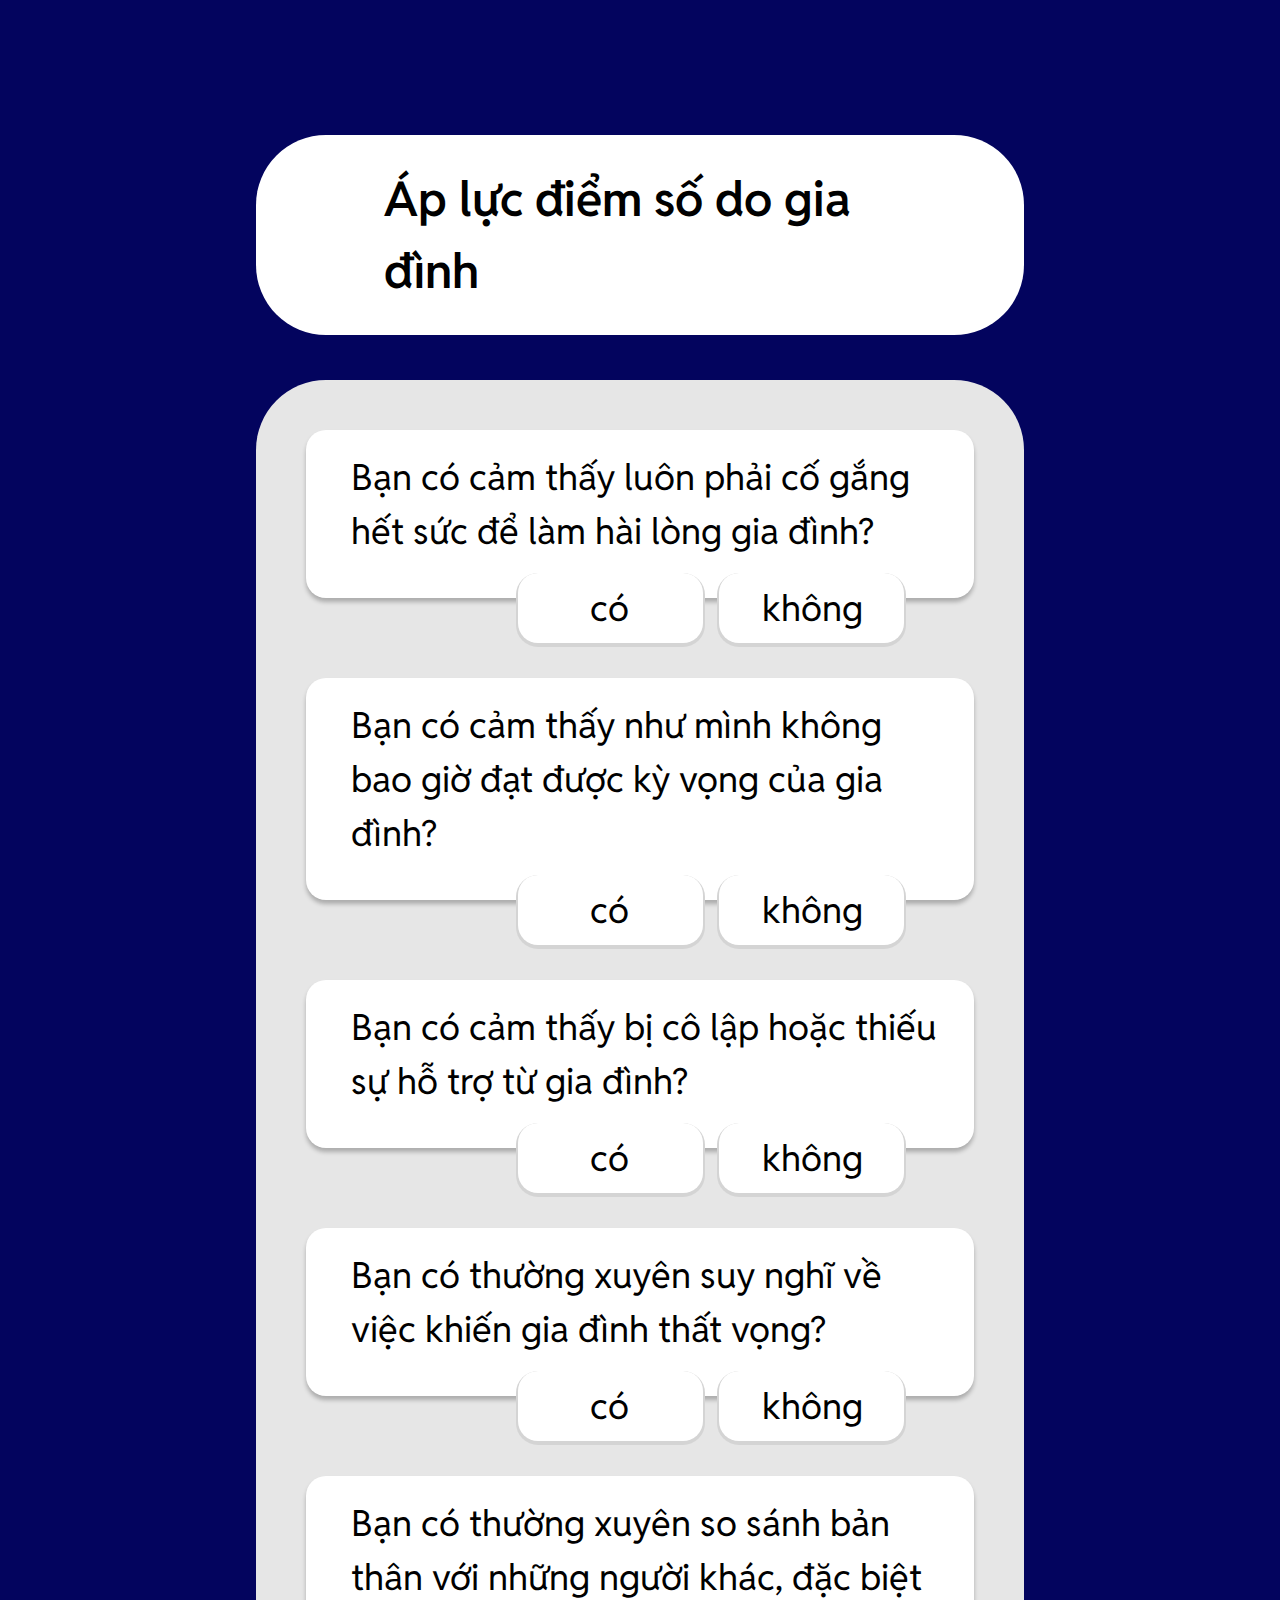
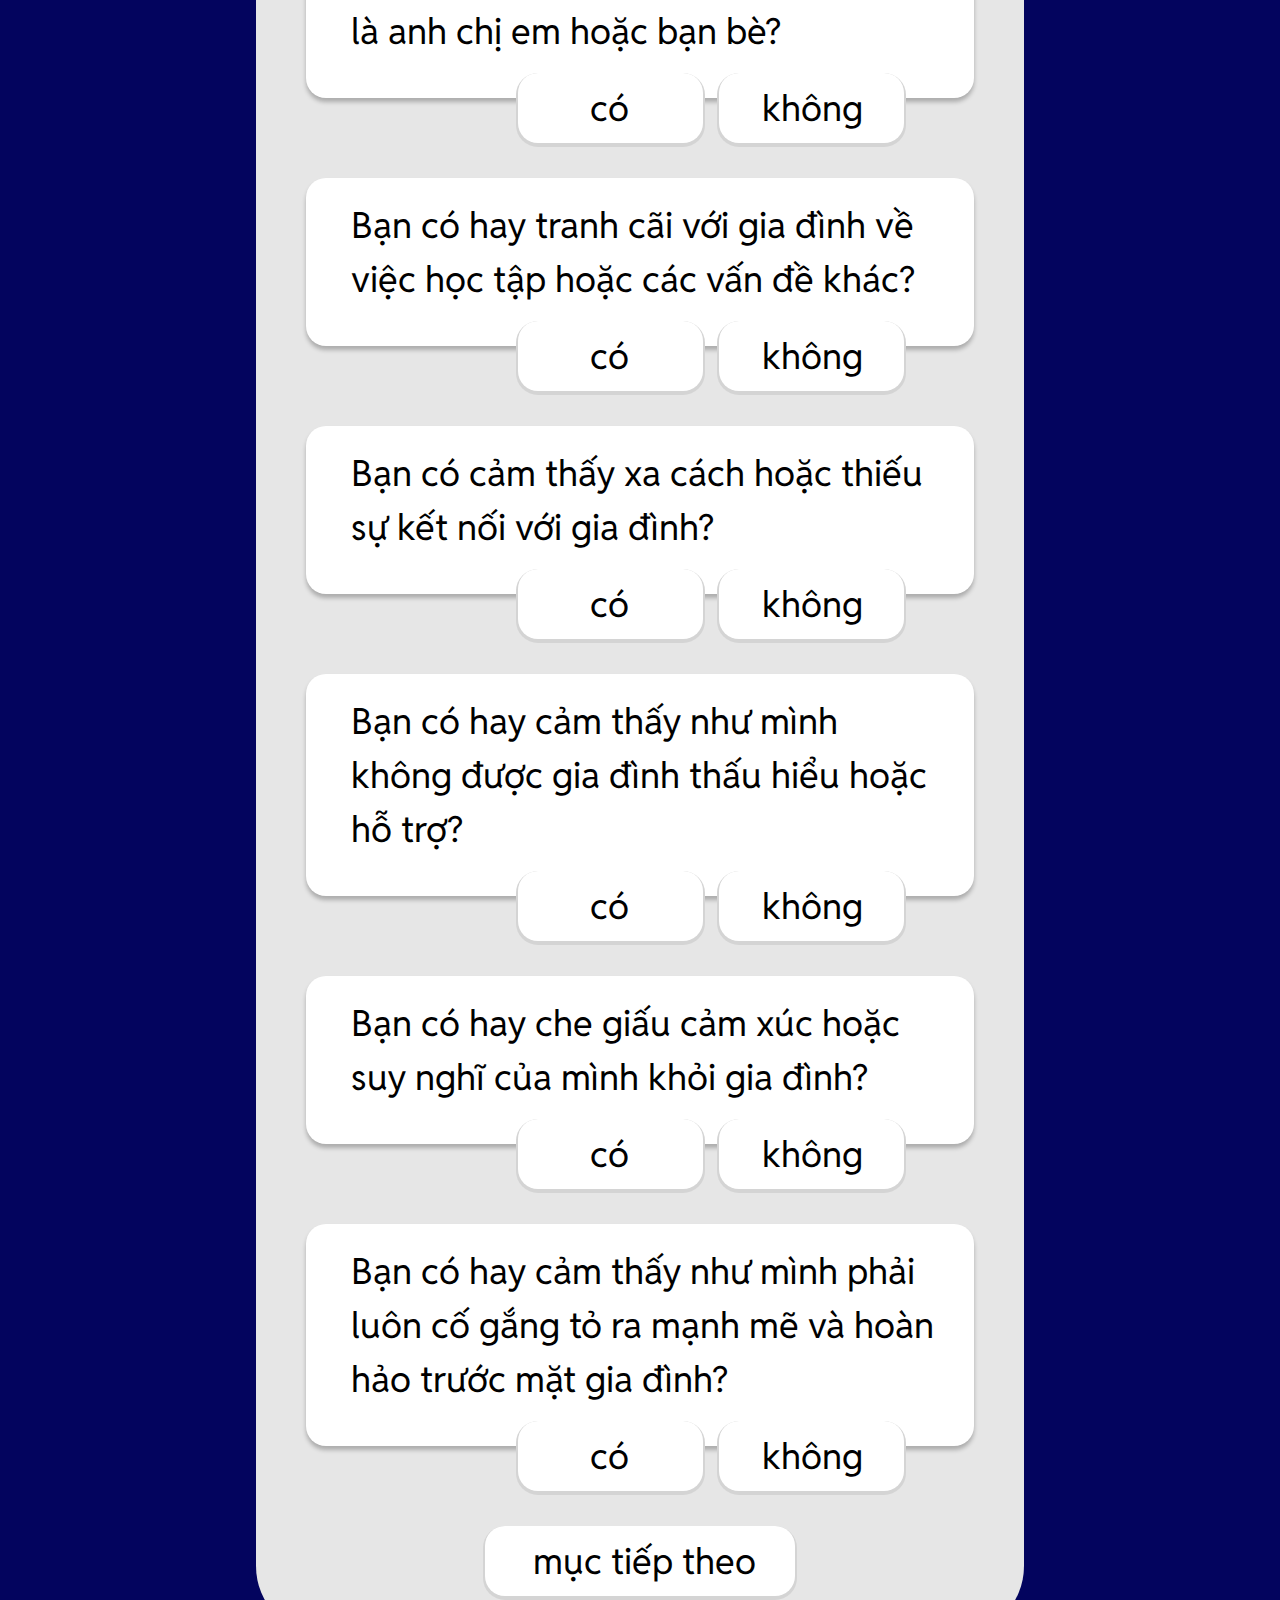
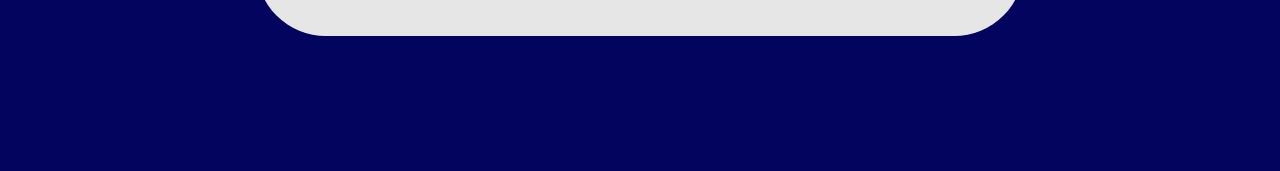
==== trangdanhgia.html @ ef00b973 "project added" ====
<!DOCTYPE html>
<html lang="english">
  <head>
    <title>Trang Đánh Giá</title>
    <link
      rel="stylesheet"
      href="https://fonts.googleapis.com/css2?family=Reddit+Sans"
      data-tag="font"
    />
    <meta name="viewport" content="width=device-width, initial-scale=1.0" />
  </head>
  <body style="background-color: rgba(3, 4, 94, 1)">
    <div>
      <link href="./trangdanhgia.css" rel="stylesheet" />
      <div class="trang-khao-sat">
        <div class="title-bubble">
          <div class="text">
            <span class="title"></span>
          </div>
        </div>
        <div class="main-frame"></div>
      </div>
    </div>
  </body>
  <script defer src="trangdanhgia.js"></script>
</html>
---- trangdanhgia.css ----
html {
  line-height: 1.15;
  scroll-behavior: smooth;
}

body {
  margin: 0;
  overscroll-behavior: contain;
  scroll-behavior: smooth;
}

* {
  box-sizing: border-box;
  border-width: 0;
  border-style: solid;
  transition: 0.3s;
}

*.unselectable {
  -moz-user-select: -moz-none;
  -khtml-user-select: none;
  -webkit-user-select: none;
  -ms-user-select: none;
  user-select: none;
}

.trang-khao-sat {
  display: flex;
  flex-direction: column;
  align-items: center;
  width: 100vw;
  gap: 45px;
  padding: 135px 0;
  overflow: hidden;
}

.title-bubble,
.main-frame,
.question-bubble,
.answer-frame {
  display: flex;
  flex-shrink: 0;
  border-radius: 70px;
  align-items: center;
  justify-content: center;
  background-color: rgba(255, 255, 255, 1);
}

.answer-frame {
  align-items: flex-end;
  background-color: transparent;
}

.title-bubble {
  width: 60vmax;
  gap: 10px;
  padding: 28px 10vw;
}

.title {
  font-family: 'Reddit Sans';
  font-size: 48px;
  font-weight: 600;
  text-align: center;
  line-height: 150%;
  color: rgba(0, 0, 0, 1);
}


.main-frame {
  width: 60vmax;
  gap: 35px;
  padding: 50px 50px 40px;
  background-color: rgba(230, 230, 230, 1);
  flex-direction: column;
}


.question-bubble {
  width: 100%;
  gap: 10px;
  padding: 20px 30px 40px;
  box-shadow: 0px 4px 4px rgba(0, 0, 0, 0.25);
  border-radius: 20px;
  flex-direction: column;
}

.question-frame {
  width: 100%;
  gap: -24px;
  display: flex;
  flex-direction: column;
  align-items: flex-end;
  justify-content: flex-end;
}

.question-content,
.yes-button-content,
.no-button-content,
.next-button-content {
  font-family: 'Reddit Sans';
  font-size: 36px;
  line-height: 150%;
  color: rgba(0, 0, 0, 1);
  text-decoration: none;
  height: auto;
}

.next-button-content {
  top: 8px;
  left: 47.5px;
  position: absolute;
}

.question-content {
  width: 100%;
  text-align: left;
  padding-left: 15px;
  font-weight: 400;
}

.answer-frame {
  width: 456px;
  height: 45px;
  gap: 16px;
  padding-right: 70px;
  justify-content: flex-end;
}

.yes-button-content,
.no-button-content {
  position: absolute;
  left: 72px;
  top: 8px;
}

.no-button-content {
  width: 99px;
  left: 43px;
}

.no-button:hover,
.yes-button:hover {
  background-color: #e9ffe4;
  box-shadow: 0px 0px 0px 0px #d4d4d4;
}

.no-button.selected,
.yes-button.selected {
  background-color: #d1ffc7;
  box-shadow: 0px 0px 0px 0px #d4d4d4;
}

.yes-button,
.no-button,
.next-button,
.end-button {
  width: 185px;
  height: 70px;
  display: flex;
  position: relative;
  box-shadow: 0px 2px 0px 2px #d4d4d4;
  align-items: flex-start;
  flex-shrink: 1;
  border-radius: 20px;
  background-color: rgba(255, 255, 255, 1);
}

.next-button {
  width: 310px;
}

.end-button {
  width: 510px;
}

.next-button:hover {
  background-color: #cdcdcd;
  box-shadow: 0px 0px 0px 0px #d4d4d4;
}

.end-button:hover {
  background-color: #ccffcc;
  box-shadow: 0px 0px 0px 0px #d4d4d4;
}
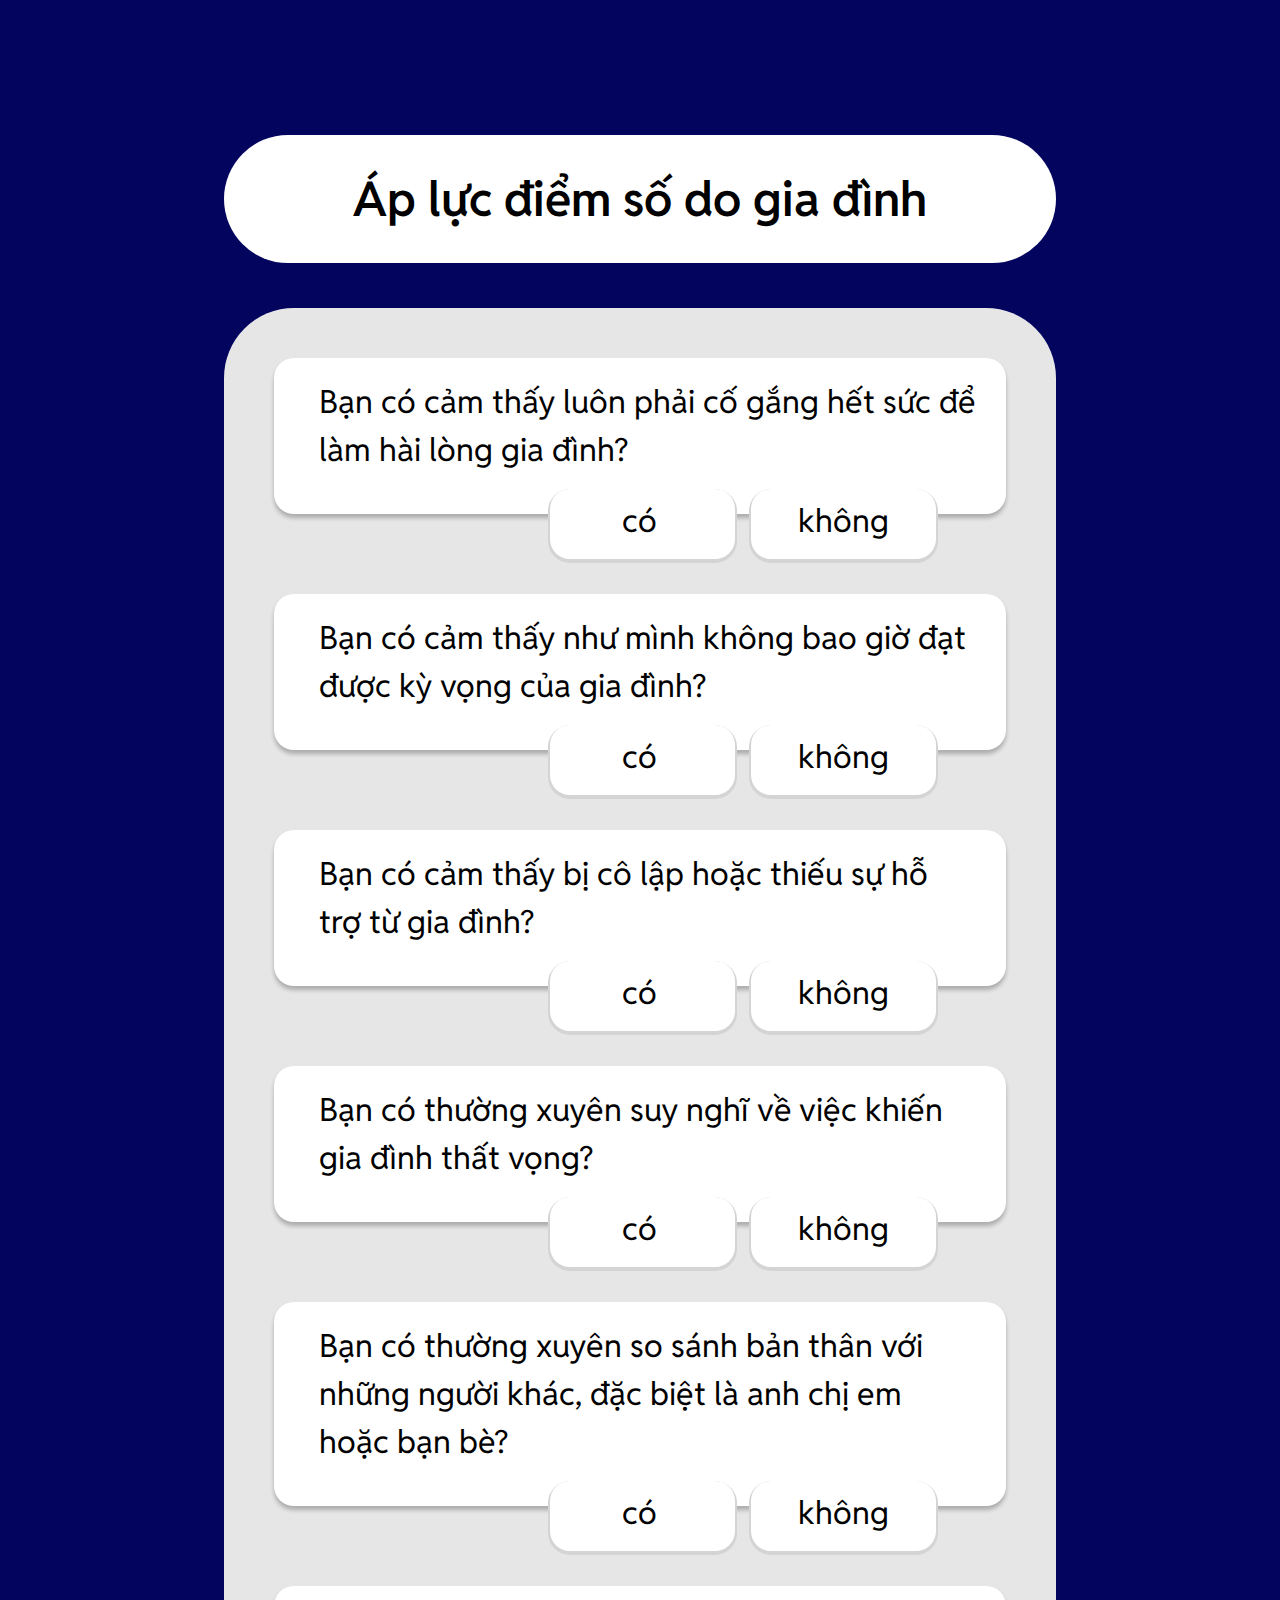
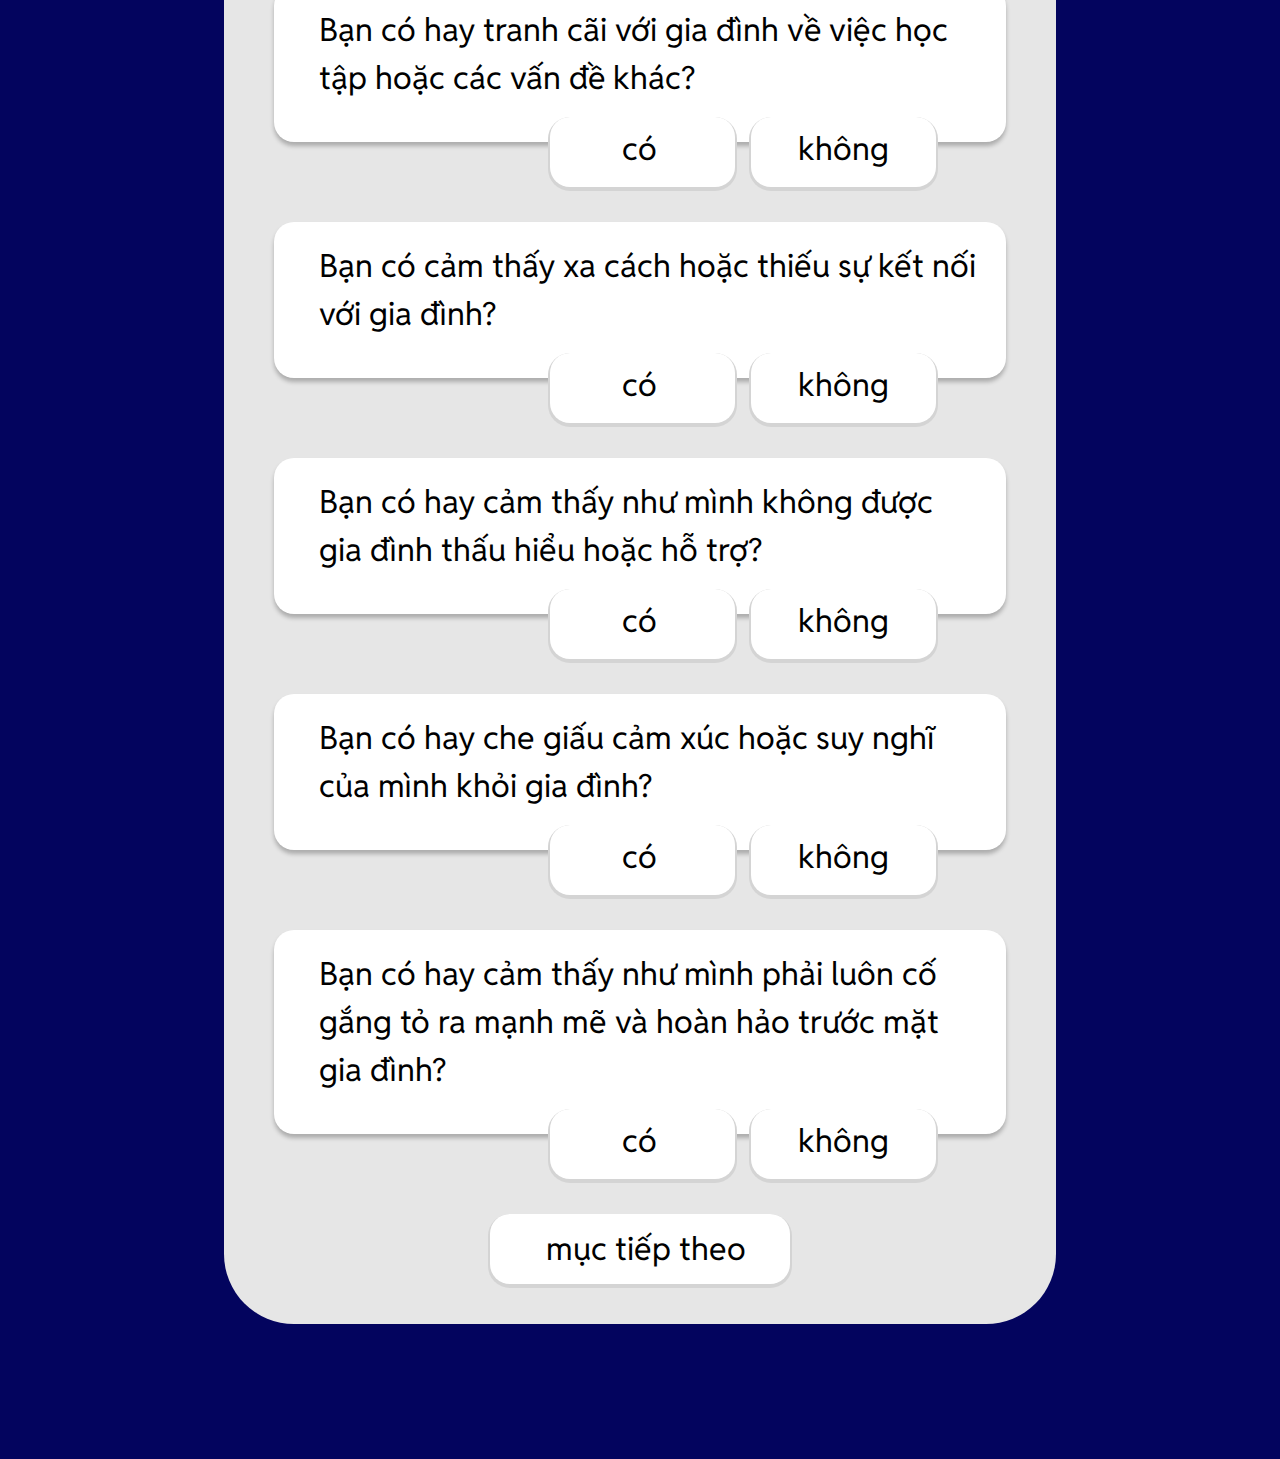
==== commit 021e7110: "browser icon added" ====
--- a/trangdanhgia.html
+++ b/trangdanhgia.html
@@ -7,6 +7,7 @@
       href="https://fonts.googleapis.com/css2?family=Reddit+Sans"
       data-tag="font"
     />
+    <link rel="icon" href="public/external/letter_1_gradient.svg" />
     <meta name="viewport" content="width=device-width, initial-scale=1.0" />
   </head>
   <body style="background-color: rgba(3, 4, 94, 1)">
--- a/trangdanhgia.css
+++ b/trangdanhgia.css
@@ -14,6 +14,7 @@
   border-width: 0;
   border-style: solid;
   transition: 0.3s;
+  font-size: 32px;
 }
 
 *.unselectable {
@@ -52,13 +53,13 @@
 }
 
 .title-bubble {
-  width: 60vmax;
+  width: 65vmax;
   gap: 10px;
   padding: 28px 10vw;
 }
 
 .title {
-  font-family: 'Reddit Sans';
+  font-family: "Reddit Sans";
   font-size: 48px;
   font-weight: 600;
   text-align: center;
@@ -66,15 +67,13 @@
   color: rgba(0, 0, 0, 1);
 }
 
-
 .main-frame {
-  width: 60vmax;
+  width: 65vmax;
   gap: 35px;
   padding: 50px 50px 40px;
   background-color: rgba(230, 230, 230, 1);
   flex-direction: column;
 }
-
 
 .question-bubble {
   width: 100%;
@@ -98,8 +97,7 @@
 .yes-button-content,
 .no-button-content,
 .next-button-content {
-  font-family: 'Reddit Sans';
-  font-size: 36px;
+  font-family: "Reddit Sans";
   line-height: 150%;
   color: rgba(0, 0, 0, 1);
   text-decoration: none;
@@ -107,8 +105,8 @@
 }
 
 .next-button-content {
-  top: 8px;
-  left: 47.5px;
+  width: 100%;
+  padding: 10px 30px;
   position: absolute;
 }
 
@@ -164,10 +162,11 @@
   flex-shrink: 1;
   border-radius: 20px;
   background-color: rgba(255, 255, 255, 1);
+  cursor: pointer;
 }
 
 .next-button {
-  width: 310px;
+  width: 300px;
 }
 
 .end-button {
